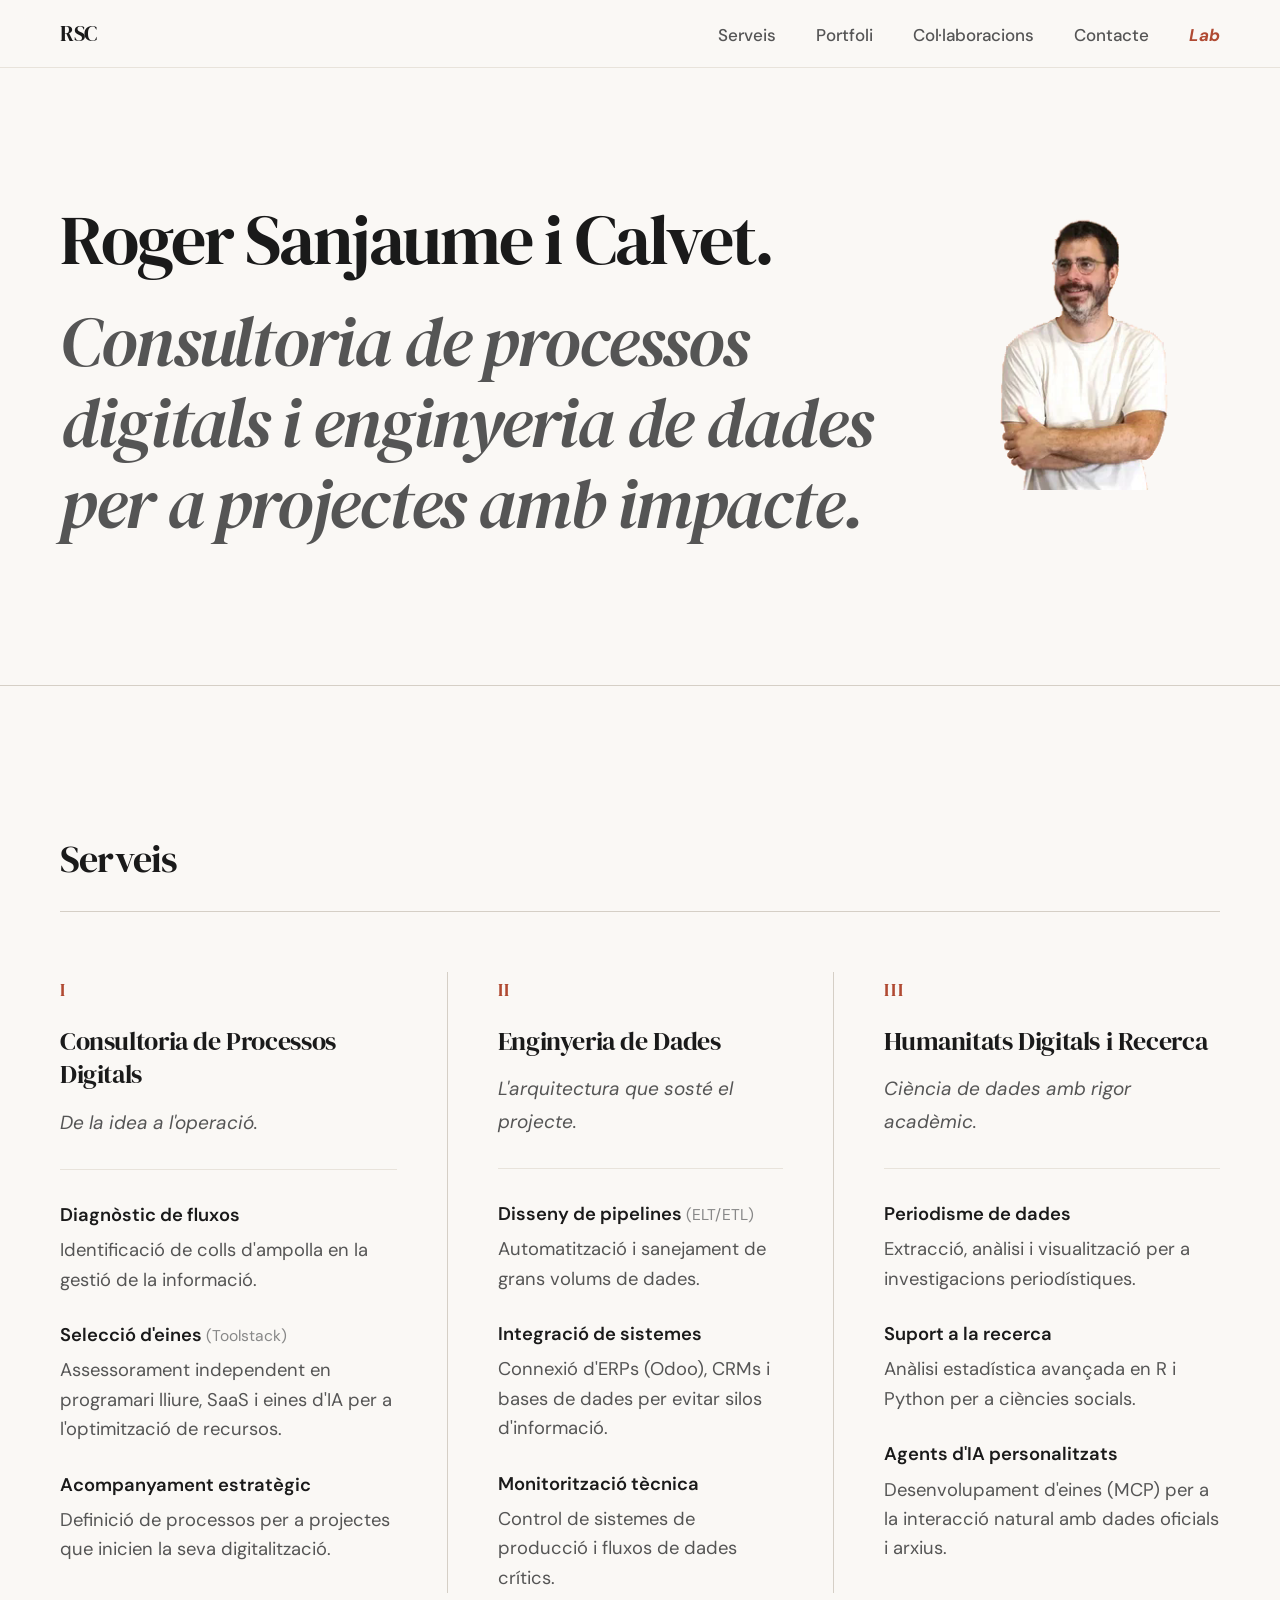
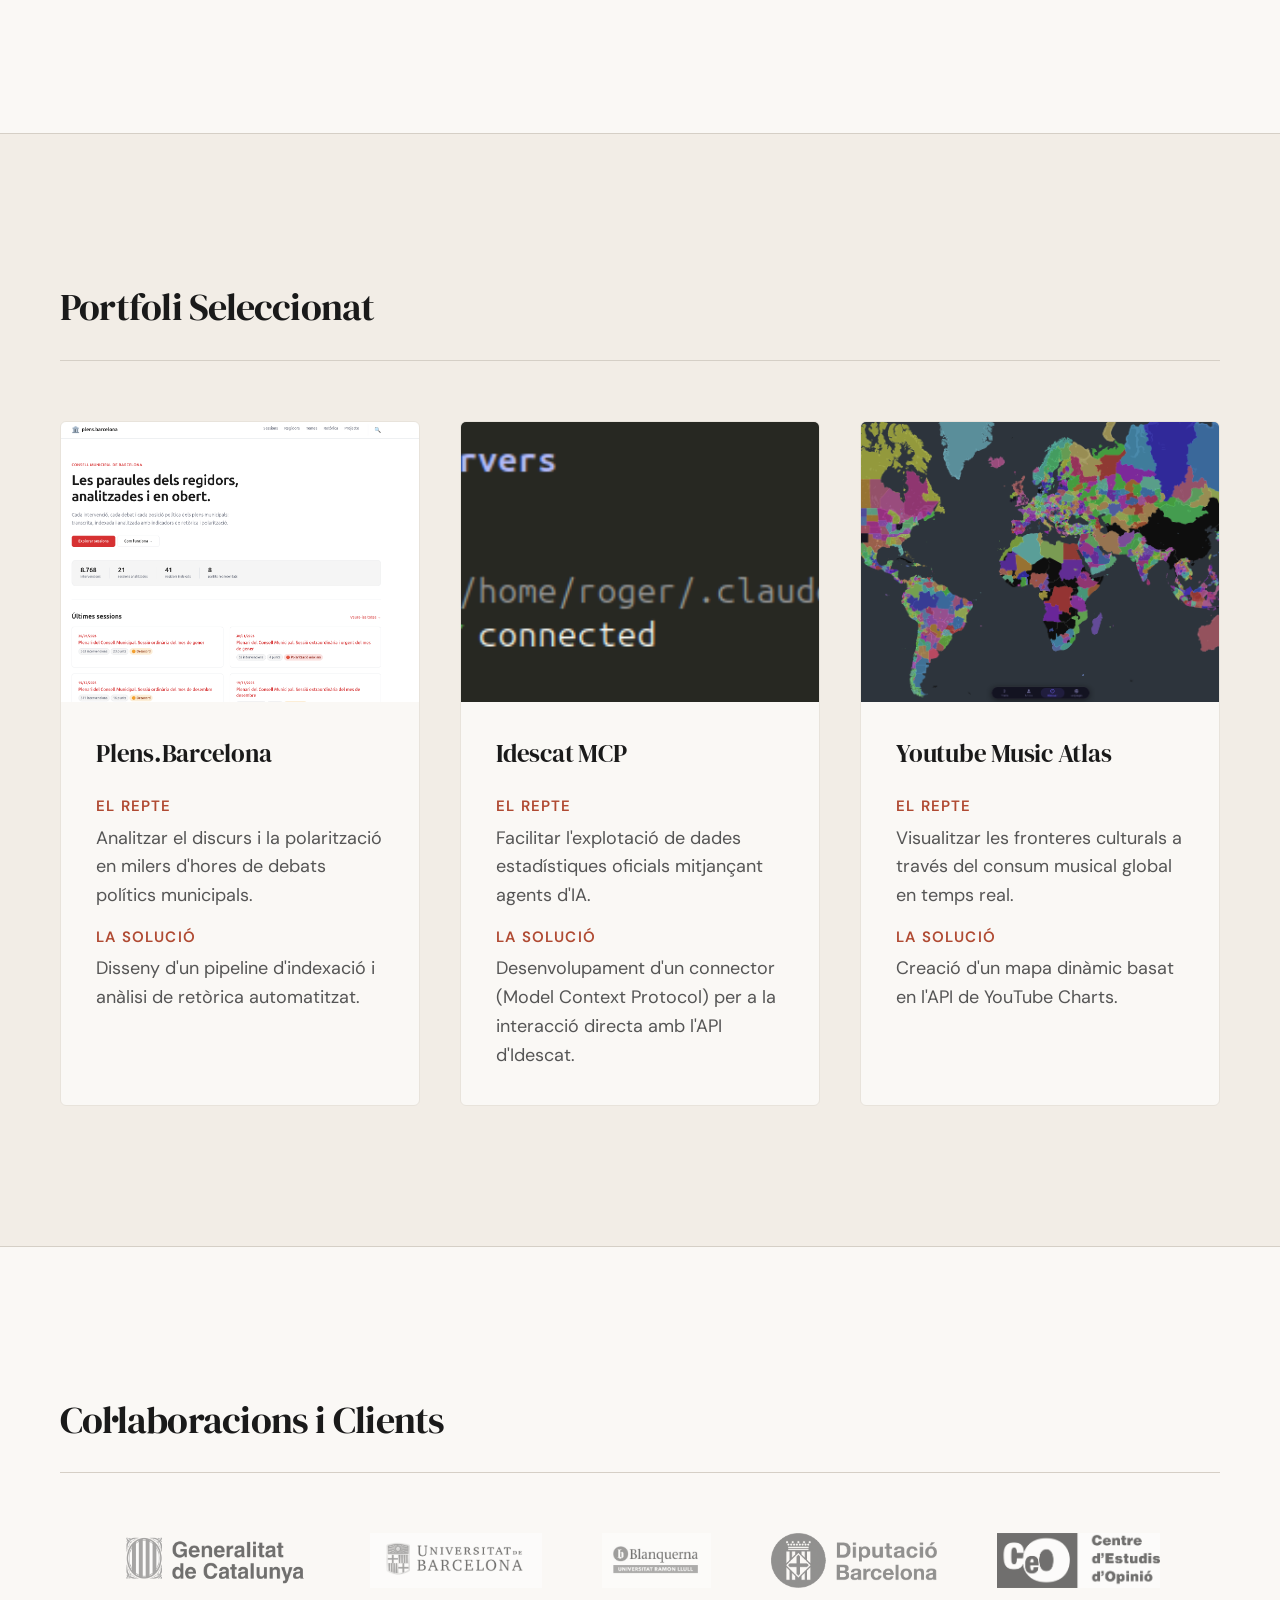
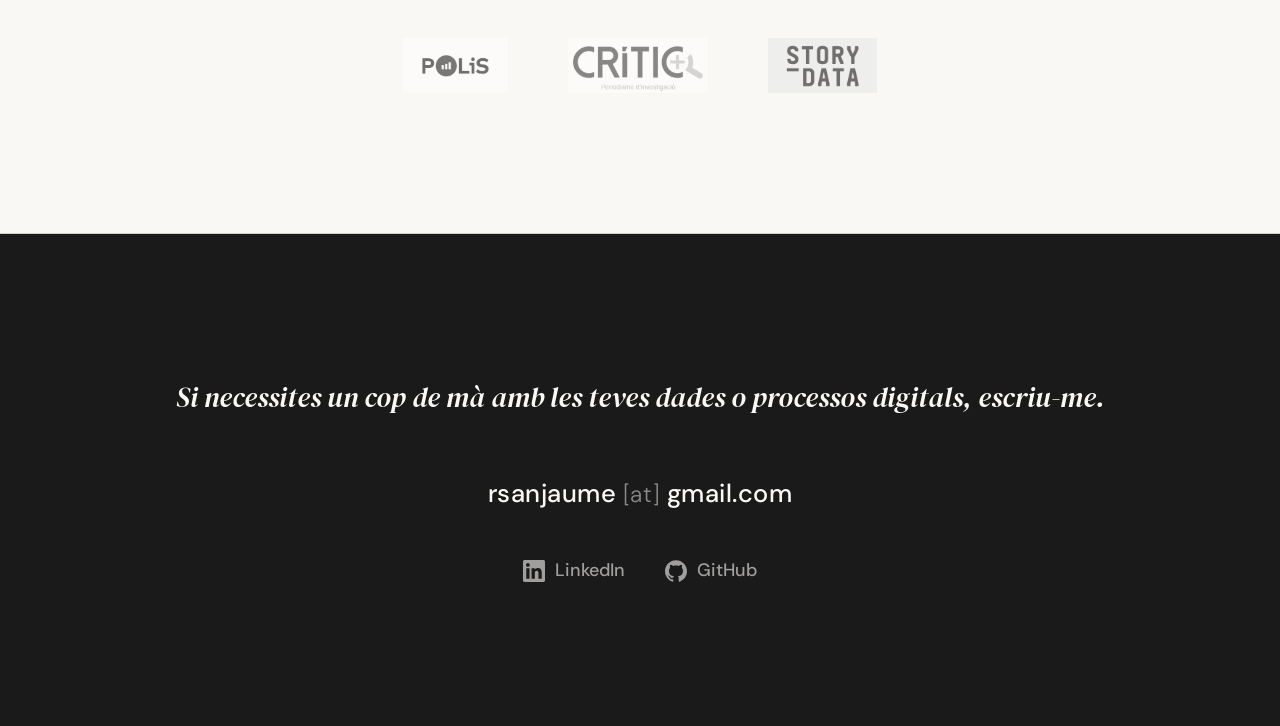
==== index.html @ bd3382f1 "add: primera versió" ====
<!DOCTYPE html>
<html lang="ca">

<head>
  <meta charset="UTF-8">
  <meta name="viewport" content="width=device-width, initial-scale=1.0">
  <title>Roger Sanjaume i Calvet · Consultoria de processos digitals i enginyeria de dades</title>
  <meta name="description"
    content="Consultoria de processos digitals i enginyeria de dades per a projectes amb impacte. Traductor tecnològic entre l'enginyeria de dades i les ciències socials.">
  <meta name="author" content="Roger Sanjaume i Calvet">
  <meta property="og:title" content="Roger Sanjaume i Calvet · Consultoria">
  <meta property="og:description"
    content="Consultoria de processos digitals i enginyeria de dades per a projectes amb impacte.">
  <meta property="og:type" content="website">
  <meta property="og:locale" content="ca_ES">
  <link rel="preconnect" href="https://fonts.googleapis.com">
  <link rel="preconnect" href="https://fonts.gstatic.com" crossorigin>
  <link
    href="https://fonts.googleapis.com/css2?family=DM+Serif+Display:ital@0;1&family=DM+Sans:ital,opsz,wght@0,9..40,300;0,9..40,400;0,9..40,500;0,9..40,600;1,9..40,400&display=swap"
    rel="stylesheet">
  <link rel="stylesheet" href="style.css">
</head>

<body>

  <!-- ═══════════════════════════════════════════════ -->
  <!-- NAV                                             -->
  <!-- ═══════════════════════════════════════════════ -->
  <nav id="navbar" class="navbar">
    <div class="navbar__container">
      <a href="#hero" class="navbar__logo">RSC</a>
      <ul class="navbar__links">
        <li><a href="#serveis">Serveis</a></li>
        <li><a href="#portfoli">Portfoli</a></li>
        <li><a href="#collaboracions">Col·laboracions</a></li>
        <li><a href="#contacte">Contacte</a></li>
        <li><a href="lab.html" style="color: var(--color-accent); font-style: italic; font-weight: bold;">Lab</a></li>
      </ul>
    </div>
  </nav>
  <!-- ═══════════════════════════════════════════════ -->
  <!-- 1. HERO SECTION                                 -->
  <!-- ═══════════════════════════════════════════════ -->
  <header id="hero" class="hero">
    <div class="hero__container">
      <div class="hero__top">
        <h1 class="hero__title" id="hero-title">
          Roger Sanjaume i Calvet.
          <span class="hero__title--light">Consultoria de processos digitals i enginyeria de dades per a projectes amb
            impacte.</span>
        </h1>
        <img src="imatges/roger.png" alt="Roger Sanjaume i Calvet" class="hero__photo">
      </div>
    </div>
  </header>

  <!-- ═══════════════════════════════════════════════ -->
  <!-- 3. SERVEIS                                      -->
  <!-- ═══════════════════════════════════════════════ -->
  <section id="serveis" class="serveis">
    <div class="serveis__container">
      <h2 class="section-heading">Serveis</h2>
      <div class="serveis__grid">

        <!-- Servei I -->
        <article class="servei" id="servei-processos">
          <span class="servei__number">I</span>
          <h2 class="servei__title">Consultoria de Processos Digitals</h2>
          <p class="servei__lede">De la idea a l'operació.</p>
          <dl class="servei__list">
            <dt>Diagnòstic de fluxos</dt>
            <dd>Identificació de colls d'ampolla en la gestió de la informació.</dd>
            <dt>Selecció d'eines <span class="servei__tag">(Toolstack)</span></dt>
            <dd>Assessorament independent en programari lliure, SaaS i eines d'IA per a l'optimització de recursos.</dd>
            <dt>Acompanyament estratègic</dt>
            <dd>Definició de processos per a projectes que inicien la seva digitalització.</dd>
          </dl>
        </article>

        <!-- Servei II -->
        <article class="servei" id="servei-enginyeria">
          <span class="servei__number">II</span>
          <h2 class="servei__title">Enginyeria de Dades</h2>
          <p class="servei__lede">L'arquitectura que sosté el projecte.</p>
          <dl class="servei__list">
            <dt>Disseny de pipelines <span class="servei__tag">(ELT/ETL)</span></dt>
            <dd>Automatització i sanejament de grans volums de dades.</dd>
            <dt>Integració de sistemes</dt>
            <dd>Connexió d'ERPs (Odoo), CRMs i bases de dades per evitar silos d'informació.</dd>
            <dt>Monitorització tècnica</dt>
            <dd>Control de sistemes de producció i fluxos de dades crítics.</dd>
          </dl>
        </article>

        <!-- Servei III -->
        <article class="servei" id="servei-humanitats">
          <span class="servei__number">III</span>
          <h2 class="servei__title">Humanitats Digitals i Recerca</h2>
          <p class="servei__lede">Ciència de dades amb rigor acadèmic.</p>
          <dl class="servei__list">
            <dt>Periodisme de dades</dt>
            <dd>Extracció, anàlisi i visualització per a investigacions periodístiques.</dd>
            <dt>Suport a la recerca</dt>
            <dd>Anàlisi estadística avançada en R i Python per a ciències socials.</dd>
            <dt>Agents d'IA personalitzats</dt>
            <dd>Desenvolupament d'eines (MCP) per a la interacció natural amb dades oficials i arxius.</dd>
          </dl>
        </article>

      </div>
    </div>
  </section>

  <!-- ═══════════════════════════════════════════════ -->
  <!-- 4. PORTFOLI                                     -->
  <!-- ═══════════════════════════════════════════════ -->
  <section id="portfoli" class="portfoli">
    <div class="portfoli__container">
      <h2 class="section-heading">Portfoli Seleccionat</h2>
      <div class="portfoli__grid">

        <!-- Cas 1 -->
        <article class="cas" id="cas-plens">
          <div class="cas__image-wrap">
            <img src="imatges/plens.barcelona.png" alt="Plens.Barcelona — Anàlisi de plens municipals"
              class="cas__image" loading="lazy">
          </div>
          <div class="cas__body">
            <h3 class="cas__title"><a href="http://plens.barcelona/" target="_blank"
                rel="noopener noreferrer">Plens.Barcelona</a></h3>
            <div class="cas__detail">
              <p class="cas__label">El Repte</p>
              <p>Analitzar el discurs i la polarització en milers d'hores de debats polítics municipals.</p>
            </div>
            <div class="cas__detail">
              <p class="cas__label">La Solució</p>
              <p>Disseny d'un pipeline d'indexació i anàlisi de retòrica automatitzat.</p>
            </div>
          </div>
        </article>

        <!-- Cas 2 -->
        <article class="cas" id="cas-idescat">
          <div class="cas__image-wrap">
            <img src="imatges/idescat-mcp.png" alt="Idescat MCP — Connector per a agents d'IA" class="cas__image"
              loading="lazy">
          </div>
          <div class="cas__body">
            <h3 class="cas__title"><a href="https://github.com/catbru/idescat-mcp" target="_blank"
                rel="noopener noreferrer">Idescat MCP</a></h3>
            <div class="cas__detail">
              <p class="cas__label">El Repte</p>
              <p>Facilitar l'explotació de dades estadístiques oficials mitjançant agents d'IA.</p>
            </div>
            <div class="cas__detail">
              <p class="cas__label">La Solució</p>
              <p>Desenvolupament d'un connector (Model Context Protocol) per a la interacció directa amb l'API
                d'Idescat.</p>
            </div>
          </div>
        </article>

        <!-- Cas 3 -->
        <article class="cas" id="cas-youtube">
          <div class="cas__image-wrap">
            <img src="imatges/cultural-borders.png" alt="Youtube Music Atlas — Mapa cultural musical" class="cas__image"
              loading="lazy">
          </div>
          <div class="cas__body">
            <h3 class="cas__title"><a href="https://catbru.github.io/cultural-borders-yt-charts-web/" target="_blank"
                rel="noopener noreferrer">Youtube Music Atlas</a></h3>
            <div class="cas__detail">
              <p class="cas__label">El Repte</p>
              <p>Visualitzar les fronteres culturals a través del consum musical global en temps real.</p>
            </div>
            <div class="cas__detail">
              <p class="cas__label">La Solució</p>
              <p>Creació d'un mapa dinàmic basat en l'API de YouTube Charts.</p>
            </div>
          </div>
        </article>

      </div>
    </div>
  </section>

  <!-- ═══════════════════════════════════════════════ -->
  <!-- 5. COL·LABORACIONS                              -->
  <!-- ═══════════════════════════════════════════════ -->
  <section id="collaboracions" class="collaboracions">
    <div class="collaboracions__container">
      <h2 class="section-heading">Col·laboracions i Clients</h2>
      <div class="collaboracions__logos">
        <img src="logos/1200px-Logotipo_de_la_Generalitat_de_Catalunya.svg.png" alt="Generalitat de Catalunya"
          loading="lazy">
        <img src="logos/Logo_UB.png" alt="Universitat de Barcelona" loading="lazy">
        <img src="logos/logo_blanquerna.png" alt="Universitat Blanquerna" loading="lazy">
        <img src="logos/Marca-DB-positiu-horitzontal.png" alt="Diputació de Barcelona" loading="lazy">
        <img src="logos/ceo_bn.jpg" alt="Centre d'Estudis d'Opinió" loading="lazy">
        <img src="logos/logo-1200x630.jpg" alt="Polis" loading="lazy">
        <img src="logos/elcritic.jpg" alt="El Crític" loading="lazy">
        <img src="logos/storydata.png" alt="Story Data" loading="lazy">
      </div>
    </div>
  </section>

  <!-- ═══════════════════════════════════════════════ -->
  <!-- 6. CONTACTE / CTA                               -->
  <!-- ═══════════════════════════════════════════════ -->
  <footer id="contacte" class="contacte">
    <div class="contacte__container">
      <p class="contacte__text">Si necessites un cop de mà amb les teves dades o processos digitals, escriu-me.</p>
      <p class="contacte__email" id="contact-email">rsanjaume <span class="contacte__at">[at]</span> gmail.com</p>
      <nav class="contacte__xarxes" aria-label="Xarxes socials">
        <a href="https://www.linkedin.com/in/roger-sanjaume-i-calvet-bb83ba100/" target="_blank"
          rel="noopener noreferrer" class="contacte__link" id="link-linkedin">
          <svg class="contacte__icon" viewBox="0 0 24 24" fill="currentColor" aria-hidden="true">
            <path
              d="M20.447 20.452h-3.554v-5.569c0-1.328-.027-3.037-1.852-3.037-1.853 0-2.136 1.445-2.136 2.939v5.667H9.351V9h3.414v1.561h.046c.477-.9 1.637-1.85 3.37-1.85 3.601 0 4.267 2.37 4.267 5.455v6.286zM5.337 7.433a2.062 2.062 0 01-2.063-2.065 2.064 2.064 0 112.063 2.065zm1.782 13.019H3.555V9h3.564v11.452zM22.225 0H1.771C.792 0 0 .774 0 1.729v20.542C0 23.227.792 24 1.771 24h20.451C23.2 24 24 23.227 24 22.271V1.729C24 .774 23.2 0 22.222 0h.003z" />
          </svg>
          LinkedIn
        </a>
        <a href="https://github.com/catbru/" target="_blank" rel="noopener noreferrer" class="contacte__link"
          id="link-github">
          <svg class="contacte__icon" viewBox="0 0 24 24" fill="currentColor" aria-hidden="true">
            <path
              d="M12 .297c-6.63 0-12 5.373-12 12 0 5.303 3.438 9.8 8.205 11.385.6.113.82-.258.82-.577 0-.285-.01-1.04-.015-2.04-3.338.724-4.042-1.61-4.042-1.61C4.422 18.07 3.633 17.7 3.633 17.7c-1.087-.744.084-.729.084-.729 1.205.084 1.838 1.236 1.838 1.236 1.07 1.835 2.809 1.305 3.495.998.108-.776.417-1.305.76-1.605-2.665-.3-5.466-1.332-5.466-5.93 0-1.31.465-2.38 1.235-3.22-.135-.303-.54-1.523.105-3.176 0 0 1.005-.322 3.3 1.23.96-.267 1.98-.399 3-.405 1.02.006 2.04.138 3 .405 2.28-1.552 3.285-1.23 3.285-1.23.645 1.653.24 2.873.12 3.176.765.84 1.23 1.91 1.23 3.22 0 4.61-2.805 5.625-5.475 5.92.42.36.81 1.096.81 2.22 0 1.606-.015 2.896-.015 3.286 0 .315.21.69.825.57C20.565 22.092 24 17.592 24 12.297c0-6.627-5.373-12-12-12" />
          </svg>
          GitHub
        </a>
      </nav>
    </div>
  </footer>

  <script src="main.js"></script>

  <!-- GoatCounter Analytics -->
  <script data-goatcounter="https://catbru.goatcounter.com/count" async src="//gc.zgo.at/count.js"></script>
</body>

</html>
---- style.css ----
/* ═══════════════════════════════════════════════════
   Roger Sanjaume i Calvet — Consultoria Web
   Estil editorial / tipografia de diari
   ═══════════════════════════════════════════════════ */

/* ── Tokens ──────────────────────────────────────── */
:root {
  /* Tipografia */
  --font-serif: 'DM Serif Display', Georgia, 'Times New Roman', serif;
  --font-sans: 'DM Sans', -apple-system, BlinkMacSystemFont, 'Segoe UI', Roboto, sans-serif;

  /* Paleta de colors — llum, paper de diari */
  --color-bg: #FAF8F5;
  --color-bg-alt: #F2EDE6;
  --color-text: #1A1A1A;
  --color-text-secondary: #555;
  --color-text-tertiary: #888;
  --color-accent: #B04A32;
  --color-accent-hover: #8C3926;
  --color-rule: #D5CFC6;
  --color-rule-light: #E8E3DB;

  /* Composició */
  --max-width: 1600px;
  --max-width-narrow: 1000px;
  --gutter: 3rem;
  --section-padding: 7rem;

  /* Animació */
  --ease-out: cubic-bezier(0.25, 0.46, 0.45, 0.94);
  --transition-base: 0.35s var(--ease-out);
}

/* ── Reset ───────────────────────────────────────── */
*,
*::before,
*::after {
  margin: 0;
  padding: 0;
  box-sizing: border-box;
}

html {
  font-size: 125%; /* Scales up all relative typography (rem) mimicking zoom in */
  scroll-behavior: smooth;
  -webkit-font-smoothing: antialiased;
  -moz-osx-font-smoothing: grayscale;
}

body {
  font-family: var(--font-sans);
  font-weight: 400;
  line-height: 1.7;
  color: var(--color-text);
  background-color: var(--color-bg);
}

img {
  display: block;
  max-width: 100%;
  height: auto;
}

a {
  color: var(--color-accent);
  text-decoration: none;
  transition: color var(--transition-base);
}

a:hover {
  color: var(--color-accent-hover);
}

ul {
  list-style: none;
}

/* ── Utilitats ────────────────────────────────────── */
.section-heading {
  font-family: var(--font-serif);
  font-size: clamp(1.5rem, 3vw, 2rem);
  font-weight: 400;
  letter-spacing: -0.02em;
  margin-bottom: 3rem;
  padding-bottom: 1rem;
  border-bottom: 1px solid var(--color-rule);
}

/* ── Animació d'entrada ──────────────────────────── */
.reveal {
  opacity: 0;
  transform: translateY(30px);
  transition: opacity 0.8s var(--ease-out), transform 0.8s var(--ease-out);
}

.reveal.visible {
  opacity: 1;
  transform: translateY(0);
}



/* ═══════════════════════════════════════════════════
   NAV
   ═══════════════════════════════════════════════════ */
.navbar {
  position: fixed;
  top: 0;
  left: 0;
  right: 0;
  z-index: 100;
  background: rgba(250, 248, 245, 0.9);
  backdrop-filter: blur(12px);
  -webkit-backdrop-filter: blur(12px);
  border-bottom: 1px solid var(--color-rule-light);
  transition: box-shadow var(--transition-base);
}

.navbar.scrolled {
  box-shadow: 0 2px 20px rgba(0, 0, 0, 0.06);
}

.navbar__container {
  max-width: var(--max-width);
  margin: 0 auto;
  padding: 0.75rem var(--gutter);
  display: flex;
  align-items: center;
  justify-content: space-between;
}

.navbar__logo {
  font-family: var(--font-serif);
  font-size: 1.1rem;
  font-weight: 400;
  color: var(--color-text);
  text-decoration: none;
  letter-spacing: -0.02em;
}

.navbar__links {
  display: flex;
  gap: 2rem;
  list-style: none;
}

.navbar__links a {
  font-size: 0.85rem;
  font-weight: 500;
  color: var(--color-text-secondary);
  text-decoration: none;
  transition: color var(--transition-base);
}

.navbar__links a:hover {
  color: var(--color-text);
}


/* ═══════════════════════════════════════════════════
   1. HERO
   ═══════════════════════════════════════════════════ */
.hero {
  padding: 10rem var(--gutter) var(--section-padding);
  border-bottom: 1px solid var(--color-rule);
}

.hero__container {
  max-width: var(--max-width);
  margin: 0 auto;
}

.hero__title {
  font-family: var(--font-serif);
  font-size: clamp(2.2rem, 5.5vw, 3.8rem);
  font-weight: 400;
  line-height: 1.15;
  letter-spacing: -0.03em;
  max-width: 900px;
  color: var(--color-text);
}

.hero__title--light {
  display: block;
  font-weight: 400;
  font-style: italic;
  color: var(--color-text-secondary);
  margin-top: 0.3em;
}


.hero__top {
  display: flex;
  align-items: flex-start;
  gap: 3rem;
}

.hero__top .hero__title {
  flex: 1;
}

.hero__photo {
  width: 280px;
  height: auto;
  border-radius: 4px;
  flex-shrink: 0;
  margin-top: 0.5rem;
  transition: transform 0.5s var(--ease-out);
  cursor: default;
}

.hero__photo.flipped {
  transform: scaleX(-1);
}


/* ═══════════════════════════════════════════════════
   2. FILOSOFIA
   ═══════════════════════════════════════════════════ */
.filosofia {
  padding: var(--section-padding) var(--gutter);
  border-bottom: 1px solid var(--color-rule);
}

.filosofia__container {
  max-width: var(--max-width-narrow);
  margin: 0 auto;
}

.filosofia__text {
  border: none;
  padding: 0;
}

.filosofia__text p {
  font-family: var(--font-serif);
  font-size: clamp(1.1rem, 2vw, 1.35rem);
  font-weight: 400;
  line-height: 1.9;
  color: var(--color-text);
  margin-bottom: 1.5rem;
}

.filosofia__text p:last-child {
  margin-bottom: 0;
}

.filosofia__text strong {
  font-weight: 700;
  color: var(--color-text);
}


/* ═══════════════════════════════════════════════════
   3. SERVEIS
   ═══════════════════════════════════════════════════ */
.serveis {
  padding: var(--section-padding) var(--gutter);
  border-bottom: 1px solid var(--color-rule);
}

.serveis__container {
  max-width: var(--max-width);
  margin: 0 auto;
}

.serveis__grid {
  display: grid;
  grid-template-columns: repeat(3, 1fr);
  gap: 0;
}

.servei {
  padding: 0 2.5rem;
  border-left: 1px solid var(--color-rule);
}

.servei:first-child {
  padding-left: 0;
  border-left: none;
}

.servei:last-child {
  padding-right: 0;
}

.servei__number {
  display: inline-block;
  font-family: var(--font-serif);
  font-size: 0.85rem;
  font-weight: 400;
  letter-spacing: 0.1em;
  color: var(--color-accent);
  margin-bottom: 1rem;
}

.servei__title {
  font-family: var(--font-serif);
  font-size: clamp(1.15rem, 2vw, 1.4rem);
  font-weight: 400;
  line-height: 1.3;
  letter-spacing: -0.015em;
  margin-bottom: 0.75rem;
  color: var(--color-text);
}

.servei__lede {
  font-style: italic;
  font-size: 0.95rem;
  color: var(--color-text-secondary);
  margin-bottom: 1.5rem;
  padding-bottom: 1.5rem;
  border-bottom: 1px solid var(--color-rule-light);
}

.servei__list {
  font-size: 0.92rem;
}

.servei__list dt {
  font-weight: 600;
  color: var(--color-text);
  margin-bottom: 0.25rem;
  margin-top: 1.25rem;
}

.servei__list dt:first-child {
  margin-top: 0;
}

.servei__list dd {
  color: var(--color-text-secondary);
  line-height: 1.6;
}

.servei__tag {
  font-weight: 400;
  color: var(--color-text-tertiary);
  font-size: 0.85em;
}


/* ═══════════════════════════════════════════════════
   4. PORTFOLI
   ═══════════════════════════════════════════════════ */
.portfoli {
  padding: var(--section-padding) var(--gutter);
  background-color: var(--color-bg-alt);
  border-bottom: 1px solid var(--color-rule);
}

.portfoli__container {
  max-width: var(--max-width);
  margin: 0 auto;
}

.portfoli__grid {
  display: grid;
  grid-template-columns: repeat(3, 1fr);
  gap: 2rem;
}

.cas {
  position: relative;
  background: var(--color-bg);
  border-radius: 6px;
  overflow: hidden;
  border: 1px solid var(--color-rule-light);
  transition: transform var(--transition-base), box-shadow var(--transition-base);
}

.cas:hover {
  transform: translateY(-4px);
  box-shadow: 0 12px 40px rgba(0, 0, 0, 0.08);
}

.cas__image-wrap {
  height: 280px;
  overflow: hidden;
  background: #E8E3DB;
}

.cas__image {
  width: 100%;
  height: 100%;
  object-fit: cover;
  object-position: top center;
  transition: transform 0.5s var(--ease-out);
}

.cas:hover .cas__image {
  transform: scale(1.04);
}

.cas__body {
  padding: 1.5rem 1.75rem 1.75rem;
}

.cas__title {
  font-family: var(--font-serif);
  font-size: 1.25rem;
  font-weight: 400;
  margin-bottom: 1rem;
  letter-spacing: -0.01em;
}

.cas__title a {
  color: inherit;
  text-decoration: none;
  transition: color var(--transition-base);
}

.cas__title a::after {
  content: "";
  position: absolute;
  top: 0;
  right: 0;
  bottom: 0;
  left: 0;
  z-index: 10;
}

.cas__title a:hover {
  color: var(--color-accent);
}

.cas__detail {
  margin-bottom: 0.75rem;
}

.cas__detail:last-child {
  margin-bottom: 0;
}

.cas__label {
  font-size: 0.75rem;
  font-weight: 600;
  text-transform: uppercase;
  letter-spacing: 0.08em;
  color: var(--color-accent);
  margin-bottom: 0.2rem;
}

.cas__detail p:not(.cas__label) {
  font-size: 0.9rem;
  color: var(--color-text-secondary);
  line-height: 1.6;
}


/* ═══════════════════════════════════════════════════
   5. COL·LABORACIONS
   ═══════════════════════════════════════════════════ */
.collaboracions {
  padding: var(--section-padding) var(--gutter);
  border-bottom: 1px solid var(--color-rule);
}

.collaboracions__container {
  max-width: var(--max-width);
  margin: 0 auto;
}

.collaboracions__logos {
  display: flex;
  flex-wrap: wrap;
  align-items: center;
  justify-content: center;
  gap: 2.5rem 3rem;
}

.collaboracions__logos img {
  height: 55px;
  width: auto;
  object-fit: contain;
  filter: grayscale(100%);
  opacity: 0.55;
  transition: opacity var(--transition-base), filter var(--transition-base);
}

.collaboracions__logos img:hover {
  opacity: 0.9;
  filter: grayscale(0%);
}


/* ═══════════════════════════════════════════════════
   6. CONTACTE / CTA
   ═══════════════════════════════════════════════════ */
.contacte {
  padding: var(--section-padding) var(--gutter);
  background-color: var(--color-text);
  color: var(--color-bg);
}

.contacte__container {
  max-width: var(--max-width-narrow);
  margin: 0 auto;
  text-align: center;
}

.contacte__text {
  font-family: var(--font-serif);
  font-size: clamp(1.15rem, 2.2vw, 1.5rem);
  font-weight: 400;
  line-height: 1.7;
  margin-bottom: 2.5rem;
  font-style: italic;
}

.contacte__email {
  font-family: var(--font-sans);
  font-size: clamp(1.1rem, 2vw, 1.3rem);
  font-weight: 500;
  letter-spacing: 0.02em;
  margin-bottom: 2rem;
  color: #FAF8F5;
}

.contacte__at {
  font-weight: 300;
  opacity: 0.5;
  font-size: 0.9em;
}

.contacte__xarxes {
  display: flex;
  justify-content: center;
  gap: 2rem;
  margin-top: 1rem;
}

.contacte__link {
  display: inline-flex;
  align-items: center;
  gap: 0.5rem;
  color: rgba(250, 248, 245, 0.6);
  font-size: 0.9rem;
  font-weight: 500;
  transition: color var(--transition-base);
  text-decoration: none;
}

.contacte__link:hover {
  color: #FAF8F5;
}

.contacte__icon {
  width: 1.1rem;
  height: 1.1rem;
}


/* ═══════════════════════════════════════════════════
   RESPONSIVE
   ═══════════════════════════════════════════════════ */
@media (max-width: 960px) {
  .serveis__grid {
    grid-template-columns: 1fr;
    gap: 3rem;
  }

  .servei {
    padding: 0;
    border-left: none;
    padding-bottom: 3rem;
    border-bottom: 1px solid var(--color-rule-light);
  }

  .servei:last-child {
    padding-bottom: 0;
    border-bottom: none;
  }

  .portfoli__grid {
    grid-template-columns: 1fr 1fr;
  }


}

@media (max-width: 680px) {
  :root {
    --section-padding: 4rem;
    --gutter: 1.25rem;
  }

  .hero {
    padding-top: 5rem;
  }

  .hero__photo {
    display: none;
  }

  .portfoli__grid {
    grid-template-columns: 1fr;
  }



  .contacte__xarxes {
    flex-direction: column;
    gap: 1rem;
  }
}
/* ═══════════════════════════════════════════════════
   7. CV EXCLUSIU (cv.html)
   ═══════════════════════════════════════════════════ */
.cv {
  padding: 8rem var(--gutter) var(--section-padding);
}

.cv__container {
  max-width: var(--max-width-narrow);
  margin: 0 auto;
}

.cv__header {
  margin-bottom: 4rem;
  border-bottom: 2px solid var(--color-rule);
  padding-bottom: 2rem;
}

.cv__title {
  font-family: var(--font-serif);
  font-size: clamp(2.5rem, 5vw, 3.5rem);
  font-weight: 400;
  letter-spacing: -0.02em;
  margin-bottom: 0.5rem;
  color: var(--color-text);
}

.cv__subtitle {
  font-size: 1.1rem;
  font-style: italic;
  color: var(--color-text-secondary);
}

.cv__section {
  margin-bottom: 3.5rem;
}

.cv__section-title {
  font-family: var(--font-serif);
  font-size: 1.6rem;
  font-weight: 400;
  margin-bottom: 2rem;
  color: var(--color-accent);
}

.cv__item {
  margin-bottom: 2rem;
}

.cv__item-header {
  display: flex;
  justify-content: space-between;
  align-items: baseline;
  margin-bottom: 0.5rem;
  flex-wrap: wrap;
  gap: 1rem;
}

.cv__role {
  font-weight: 600;
  font-size: 1.1rem;
  color: var(--color-text);
}

.cv__company {
  font-weight: 400;
  font-style: italic;
  color: var(--color-text-secondary);
}

.cv__company a {
  text-decoration: underline;
  text-decoration-color: var(--color-rule-light);
  text-underline-offset: 3px;
}

.cv__time {
  font-size: 0.9rem;
  color: var(--color-text-tertiary);
  font-family: monospace;
}

.cv__list {
  padding-left: 1.25rem;
  list-style-type: disc;
  color: var(--color-text-secondary);
}

.cv__list li {
  margin-bottom: 0.4rem;
  line-height: 1.6;
}

.cv__list li::marker {
  color: var(--color-accent);
}

.cv__download {
  margin-top: 5rem;
  text-align: center;
}

.cv__btn {
  display: inline-block;
  font-family: var(--font-serif);
  font-style: italic;
  padding: 0.75rem 1.5rem;
  border: 1px solid var(--color-text);
  color: var(--color-text);
  text-decoration: none;
  transition: all var(--transition-base);
}

.cv__btn:hover {
  background: var(--color-text);
  color: var(--color-bg);
}

@media print {
  .cv {
    padding: 0;
  }
  .navbar, .cv__download {
    display: none;
  }
}
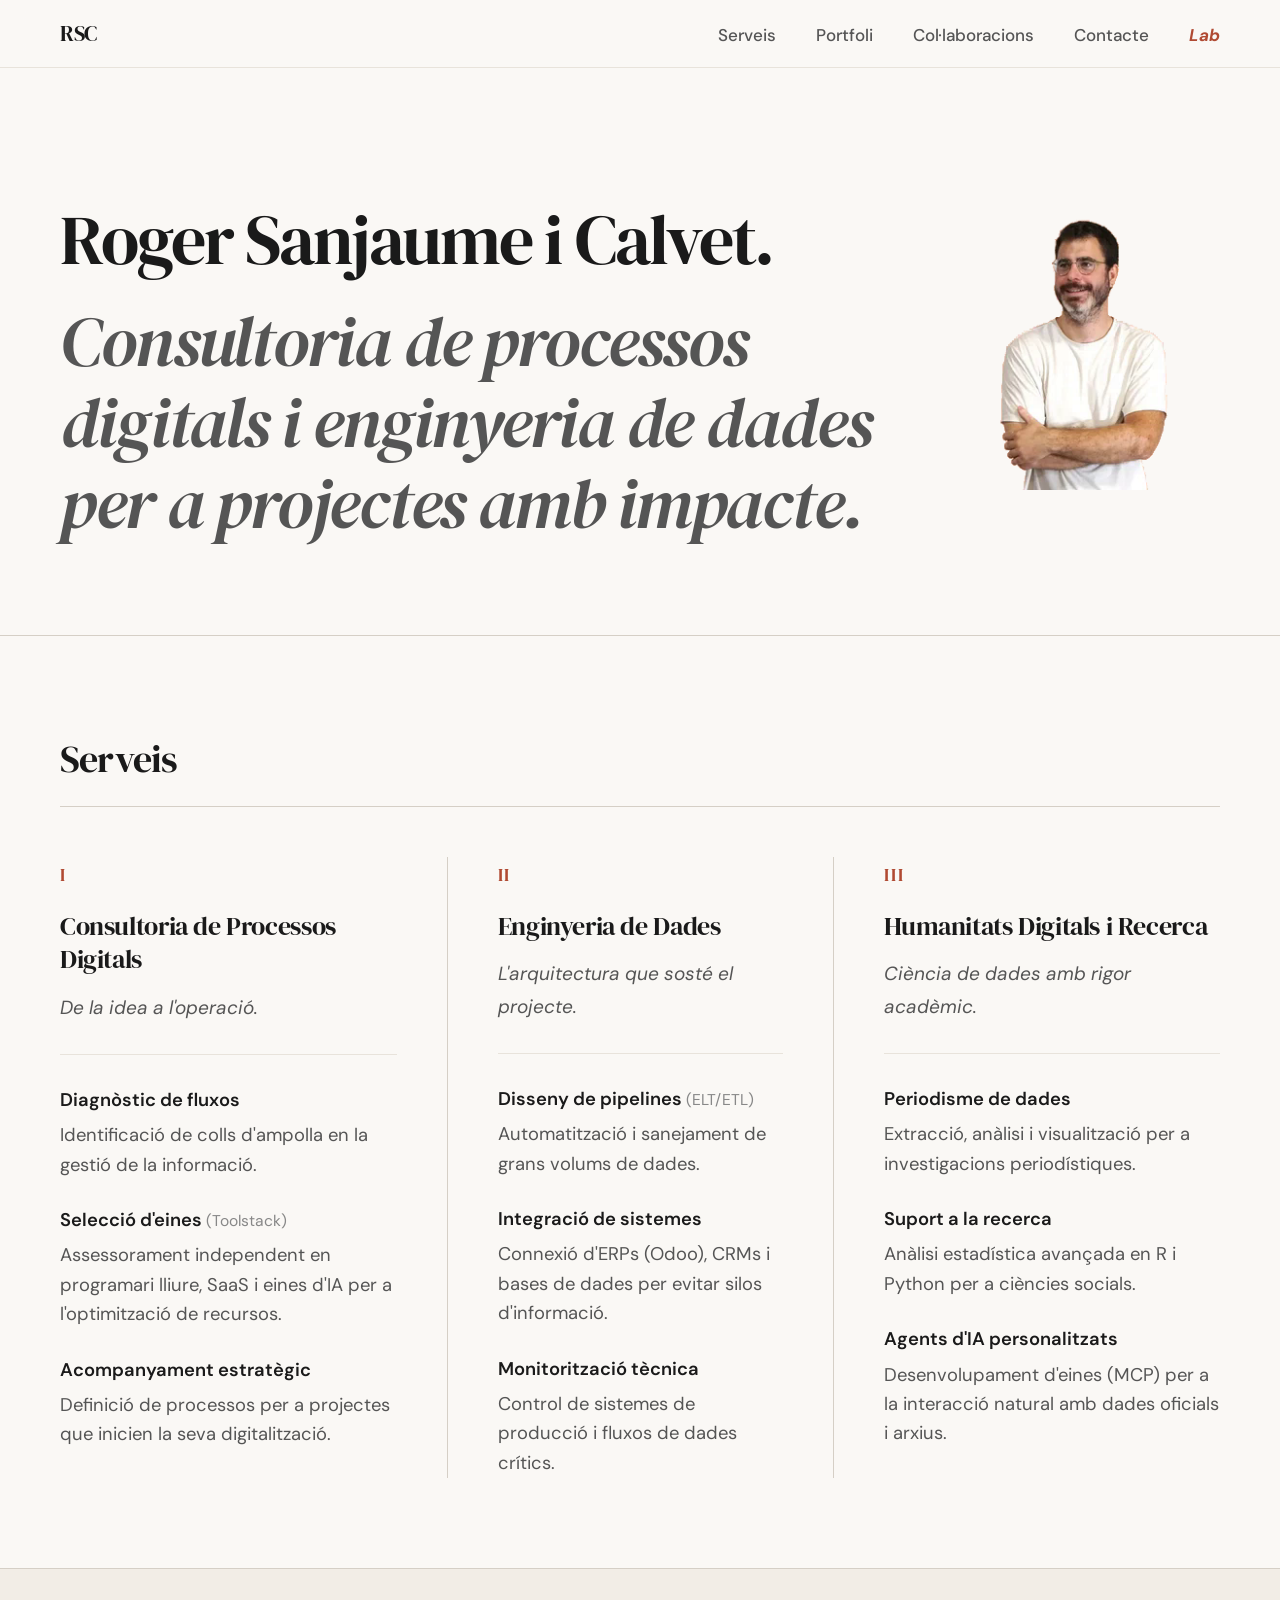
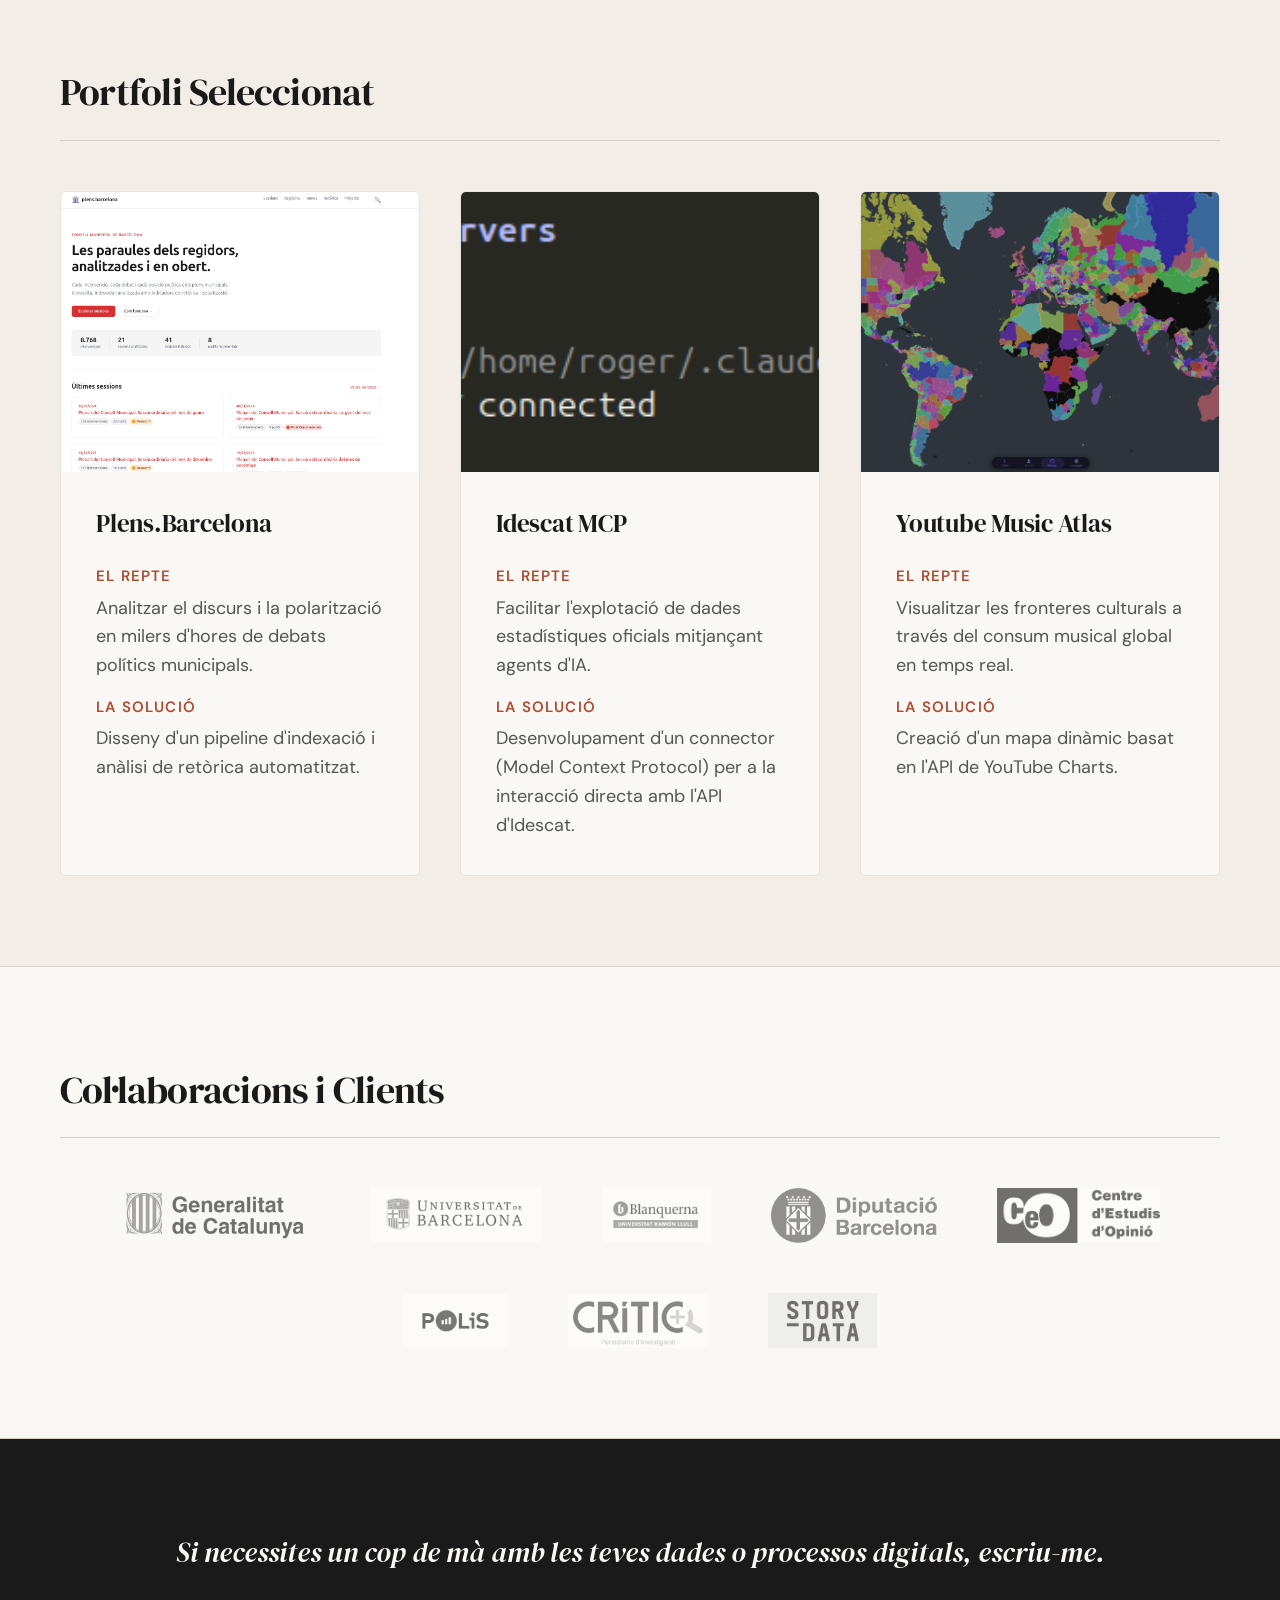
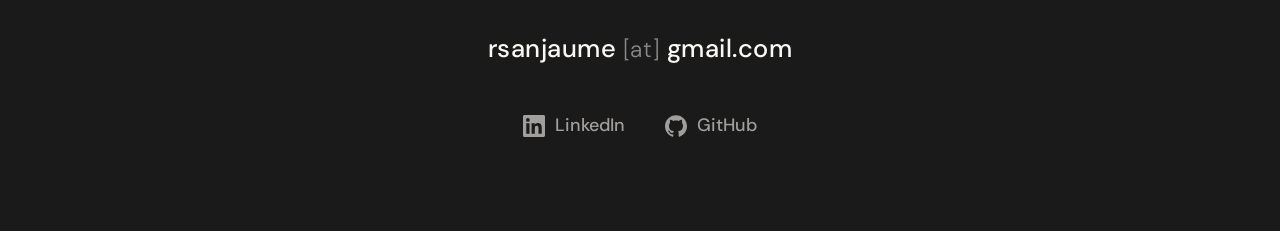
==== commit c86b0a4f: "Fix. Responisve" ====
--- a/index.html
+++ b/index.html
@@ -29,7 +29,12 @@
   <nav id="navbar" class="navbar">
     <div class="navbar__container">
       <a href="#hero" class="navbar__logo">RSC</a>
-      <ul class="navbar__links">
+      <button class="navbar__toggle" id="navbar-toggle" aria-label="Obrir el menú">
+        <span></span>
+        <span></span>
+        <span></span>
+      </button>
+      <ul class="navbar__links" id="navbar-links">
         <li><a href="#serveis">Serveis</a></li>
         <li><a href="#portfoli">Portfoli</a></li>
         <li><a href="#collaboracions">Col·laboracions</a></li>
@@ -64,47 +69,68 @@
 
         <!-- Servei I -->
         <article class="servei" id="servei-processos">
-          <span class="servei__number">I</span>
-          <h2 class="servei__title">Consultoria de Processos Digitals</h2>
-          <p class="servei__lede">De la idea a l'operació.</p>
-          <dl class="servei__list">
-            <dt>Diagnòstic de fluxos</dt>
-            <dd>Identificació de colls d'ampolla en la gestió de la informació.</dd>
-            <dt>Selecció d'eines <span class="servei__tag">(Toolstack)</span></dt>
-            <dd>Assessorament independent en programari lliure, SaaS i eines d'IA per a l'optimització de recursos.</dd>
-            <dt>Acompanyament estratègic</dt>
-            <dd>Definició de processos per a projectes que inicien la seva digitalització.</dd>
-          </dl>
+          <div class="servei__header">
+            <span class="servei__number">I</span>
+            <div class="servei__title-wrap">
+              <h2 class="servei__title">Consultoria de Processos Digitals</h2>
+              <svg class="servei__icon" viewBox="0 0 24 24" stroke="currentColor" stroke-width="2" fill="none" stroke-linecap="round" stroke-linejoin="round"><polyline points="6 9 12 15 18 9"></polyline></svg>
+            </div>
+          </div>
+          <div class="servei__content">
+            <p class="servei__lede">De la idea a l'operació.</p>
+            <dl class="servei__list">
+              <dt>Diagnòstic de fluxos</dt>
+              <dd>Identificació de colls d'ampolla en la gestió de la informació.</dd>
+              <dt>Selecció d'eines <span class="servei__tag">(Toolstack)</span></dt>
+              <dd>Assessorament independent en programari lliure, SaaS i eines d'IA per a l'optimització de recursos.</dd>
+              <dt>Acompanyament estratègic</dt>
+              <dd>Definició de processos per a projectes que inicien la seva digitalització.</dd>
+            </dl>
+          </div>
         </article>
 
         <!-- Servei II -->
         <article class="servei" id="servei-enginyeria">
-          <span class="servei__number">II</span>
-          <h2 class="servei__title">Enginyeria de Dades</h2>
-          <p class="servei__lede">L'arquitectura que sosté el projecte.</p>
-          <dl class="servei__list">
-            <dt>Disseny de pipelines <span class="servei__tag">(ELT/ETL)</span></dt>
-            <dd>Automatització i sanejament de grans volums de dades.</dd>
-            <dt>Integració de sistemes</dt>
-            <dd>Connexió d'ERPs (Odoo), CRMs i bases de dades per evitar silos d'informació.</dd>
-            <dt>Monitorització tècnica</dt>
-            <dd>Control de sistemes de producció i fluxos de dades crítics.</dd>
-          </dl>
+          <div class="servei__header">
+            <span class="servei__number">II</span>
+            <div class="servei__title-wrap">
+              <h2 class="servei__title">Enginyeria de Dades</h2>
+              <svg class="servei__icon" viewBox="0 0 24 24" stroke="currentColor" stroke-width="2" fill="none" stroke-linecap="round" stroke-linejoin="round"><polyline points="6 9 12 15 18 9"></polyline></svg>
+            </div>
+          </div>
+          <div class="servei__content">
+            <p class="servei__lede">L'arquitectura que sosté el projecte.</p>
+            <dl class="servei__list">
+              <dt>Disseny de pipelines <span class="servei__tag">(ELT/ETL)</span></dt>
+              <dd>Automatització i sanejament de grans volums de dades.</dd>
+              <dt>Integració de sistemes</dt>
+              <dd>Connexió d'ERPs (Odoo), CRMs i bases de dades per evitar silos d'informació.</dd>
+              <dt>Monitorització tècnica</dt>
+              <dd>Control de sistemes de producció i fluxos de dades crítics.</dd>
+            </dl>
+          </div>
         </article>
 
         <!-- Servei III -->
         <article class="servei" id="servei-humanitats">
-          <span class="servei__number">III</span>
-          <h2 class="servei__title">Humanitats Digitals i Recerca</h2>
-          <p class="servei__lede">Ciència de dades amb rigor acadèmic.</p>
-          <dl class="servei__list">
-            <dt>Periodisme de dades</dt>
-            <dd>Extracció, anàlisi i visualització per a investigacions periodístiques.</dd>
-            <dt>Suport a la recerca</dt>
-            <dd>Anàlisi estadística avançada en R i Python per a ciències socials.</dd>
-            <dt>Agents d'IA personalitzats</dt>
-            <dd>Desenvolupament d'eines (MCP) per a la interacció natural amb dades oficials i arxius.</dd>
-          </dl>
+          <div class="servei__header">
+            <span class="servei__number">III</span>
+            <div class="servei__title-wrap">
+              <h2 class="servei__title">Humanitats Digitals i Recerca</h2>
+              <svg class="servei__icon" viewBox="0 0 24 24" stroke="currentColor" stroke-width="2" fill="none" stroke-linecap="round" stroke-linejoin="round"><polyline points="6 9 12 15 18 9"></polyline></svg>
+            </div>
+          </div>
+          <div class="servei__content">
+            <p class="servei__lede">Ciència de dades amb rigor acadèmic.</p>
+            <dl class="servei__list">
+              <dt>Periodisme de dades</dt>
+              <dd>Extracció, anàlisi i visualització per a investigacions periodístiques.</dd>
+              <dt>Suport a la recerca</dt>
+              <dd>Anàlisi estadística avançada en R i Python per a ciències socials.</dd>
+              <dt>Agents d'IA personalitzats</dt>
+              <dd>Desenvolupament d'eines (MCP) per a la interacció natural amb dades oficials i arxius.</dd>
+            </dl>
+          </div>
         </article>
 
       </div>
--- a/style.css
+++ b/style.css
@@ -24,7 +24,7 @@
   --max-width: 1600px;
   --max-width-narrow: 1000px;
   --gutter: 3rem;
-  --section-padding: 7rem;
+  --section-padding: 4.5rem;
 
   /* Animació */
   --ease-out: cubic-bezier(0.25, 0.46, 0.45, 0.94);
@@ -81,8 +81,8 @@
   font-size: clamp(1.5rem, 3vw, 2rem);
   font-weight: 400;
   letter-spacing: -0.02em;
-  margin-bottom: 3rem;
-  padding-bottom: 1rem;
+  margin-bottom: 2.5rem;
+  padding-bottom: 0.75rem;
   border-bottom: 1px solid var(--color-rule);
 }
 
@@ -156,6 +156,43 @@
   color: var(--color-text);
 }
 
+/* ── Hamburger toggle ────────────────────────────── */
+.navbar__toggle {
+  display: none;
+  flex-direction: column;
+  justify-content: space-between;
+  width: 24px;
+  height: 18px;
+  background: transparent;
+  border: none;
+  cursor: pointer;
+  padding: 0;
+  z-index: 101;
+}
+
+.navbar__toggle span {
+  display: block;
+  width: 100%;
+  height: 2px;
+  background-color: var(--color-text);
+  border-radius: 2px;
+  transition: transform 0.3s ease, opacity 0.3s ease, width 0.3s ease;
+  transform-origin: left center;
+}
+
+.navbar__toggle.open span:nth-child(1) {
+  transform: rotate(45deg);
+}
+
+.navbar__toggle.open span:nth-child(2) {
+  width: 0;
+  opacity: 0;
+}
+
+.navbar__toggle.open span:nth-child(3) {
+  transform: rotate(-45deg);
+}
+
 
 /* ═══════════════════════════════════════════════════
    1. HERO
@@ -294,6 +331,13 @@
   margin-bottom: 1rem;
 }
 
+.servei__title-wrap {
+  display: flex;
+  align-items: flex-start;
+  justify-content: space-between;
+  gap: 1rem;
+}
+
 .servei__title {
   font-family: var(--font-serif);
   font-size: clamp(1.15rem, 2vw, 1.4rem);
@@ -302,6 +346,15 @@
   letter-spacing: -0.015em;
   margin-bottom: 0.75rem;
   color: var(--color-text);
+}
+
+.servei__icon {
+  display: none;
+  flex-shrink: 0;
+  width: 22px;
+  height: 22px;
+  color: var(--color-accent);
+  transition: transform 0.3s ease;
 }
 
 .servei__lede {
@@ -581,27 +634,142 @@
 
 @media (max-width: 680px) {
   :root {
-    --section-padding: 4rem;
+    --section-padding: 2.5rem;
     --gutter: 1.25rem;
   }
 
+  .section-heading {
+    margin-bottom: 1.5rem;
+  }
+
   .hero {
-    padding-top: 5rem;
+    padding-top: 5.5rem;
+  }
+
+  .hero__top {
+    flex-direction: column;
+    gap: 2.5rem;
+  }
+
+  .hero__title {
+    font-size: clamp(2rem, 8vw, 2.5rem);
   }
 
   .hero__photo {
-    display: none;
+    display: block;
+    width: 200px;
+    height: auto;
+    margin-top: 0;
   }
 
   .portfoli__grid {
     grid-template-columns: 1fr;
   }
 
-
+  .serveis__grid {
+    gap: 1.5rem; /* Adjusted gap for folded items */
+  }
+
+  .servei {
+    padding-bottom: 1.5rem; 
+  }
+
+  .servei__header {
+    cursor: pointer;
+    -webkit-tap-highlight-color: transparent;
+  }
+
+  .servei__number {
+    margin-bottom: 0.25rem;
+  }
+
+  .servei__title {
+    margin-bottom: 0;
+  }
+
+  .servei__icon {
+    display: block;
+  }
+
+  .servei__content {
+    display: none;
+    margin-top: 1.5rem;
+  }
+
+  .servei.open .servei__content {
+    display: block;
+    animation: fadeIn 0.4s ease;
+  }
+
+  .servei.open .servei__icon {
+    transform: rotate(180deg);
+  }
+
+  @keyframes fadeIn {
+    from { opacity: 0; transform: translateY(-10px); }
+    to { opacity: 1; transform: translateY(0); }
+  }
+
+  .contacte__text {
+    margin-bottom: 1.5rem;
+  }
 
   .contacte__xarxes {
     flex-direction: column;
     gap: 1rem;
+  }
+
+  html {
+    font-size: 100%; /* Neutralize the 1.25x scaling on mobile */
+  }
+
+  /* Hamburger menu layout */
+  .navbar__container {
+    justify-content: space-between;
+    align-items: center;
+    padding: 1rem 1.25rem;
+    flex-wrap: nowrap;
+    gap: 0;
+  }
+
+  .navbar__logo {
+    display: block; /* Mantenim el logo en mòbil */
+  }
+
+  .navbar__toggle {
+    display: flex; /* Mostrar hamburguesa */
+  }
+
+  .navbar__links {
+    position: absolute;
+    top: 100%;
+    left: 0;
+    width: 100%;
+    background: rgba(250, 248, 245, 0.98);
+    backdrop-filter: blur(12px);
+    -webkit-backdrop-filter: blur(12px);
+    flex-direction: column;
+    align-items: center;
+    padding: 2rem 1rem;
+    gap: 1.75rem;
+    border-bottom: 1px solid var(--color-rule-light);
+    box-shadow: 0 10px 20px rgba(0,0,0,0.05);
+
+    /* Hide initially */
+    visibility: hidden;
+    opacity: 0;
+    transform: translateY(-10px);
+    transition: all 0.3s ease-in-out;
+  }
+
+  .navbar__links.active {
+    visibility: visible;
+    opacity: 1;
+    transform: translateY(0);
+  }
+
+  .navbar__links a {
+    font-size: 1.25rem;
   }
 }
 /* ═══════════════════════════════════════════════════
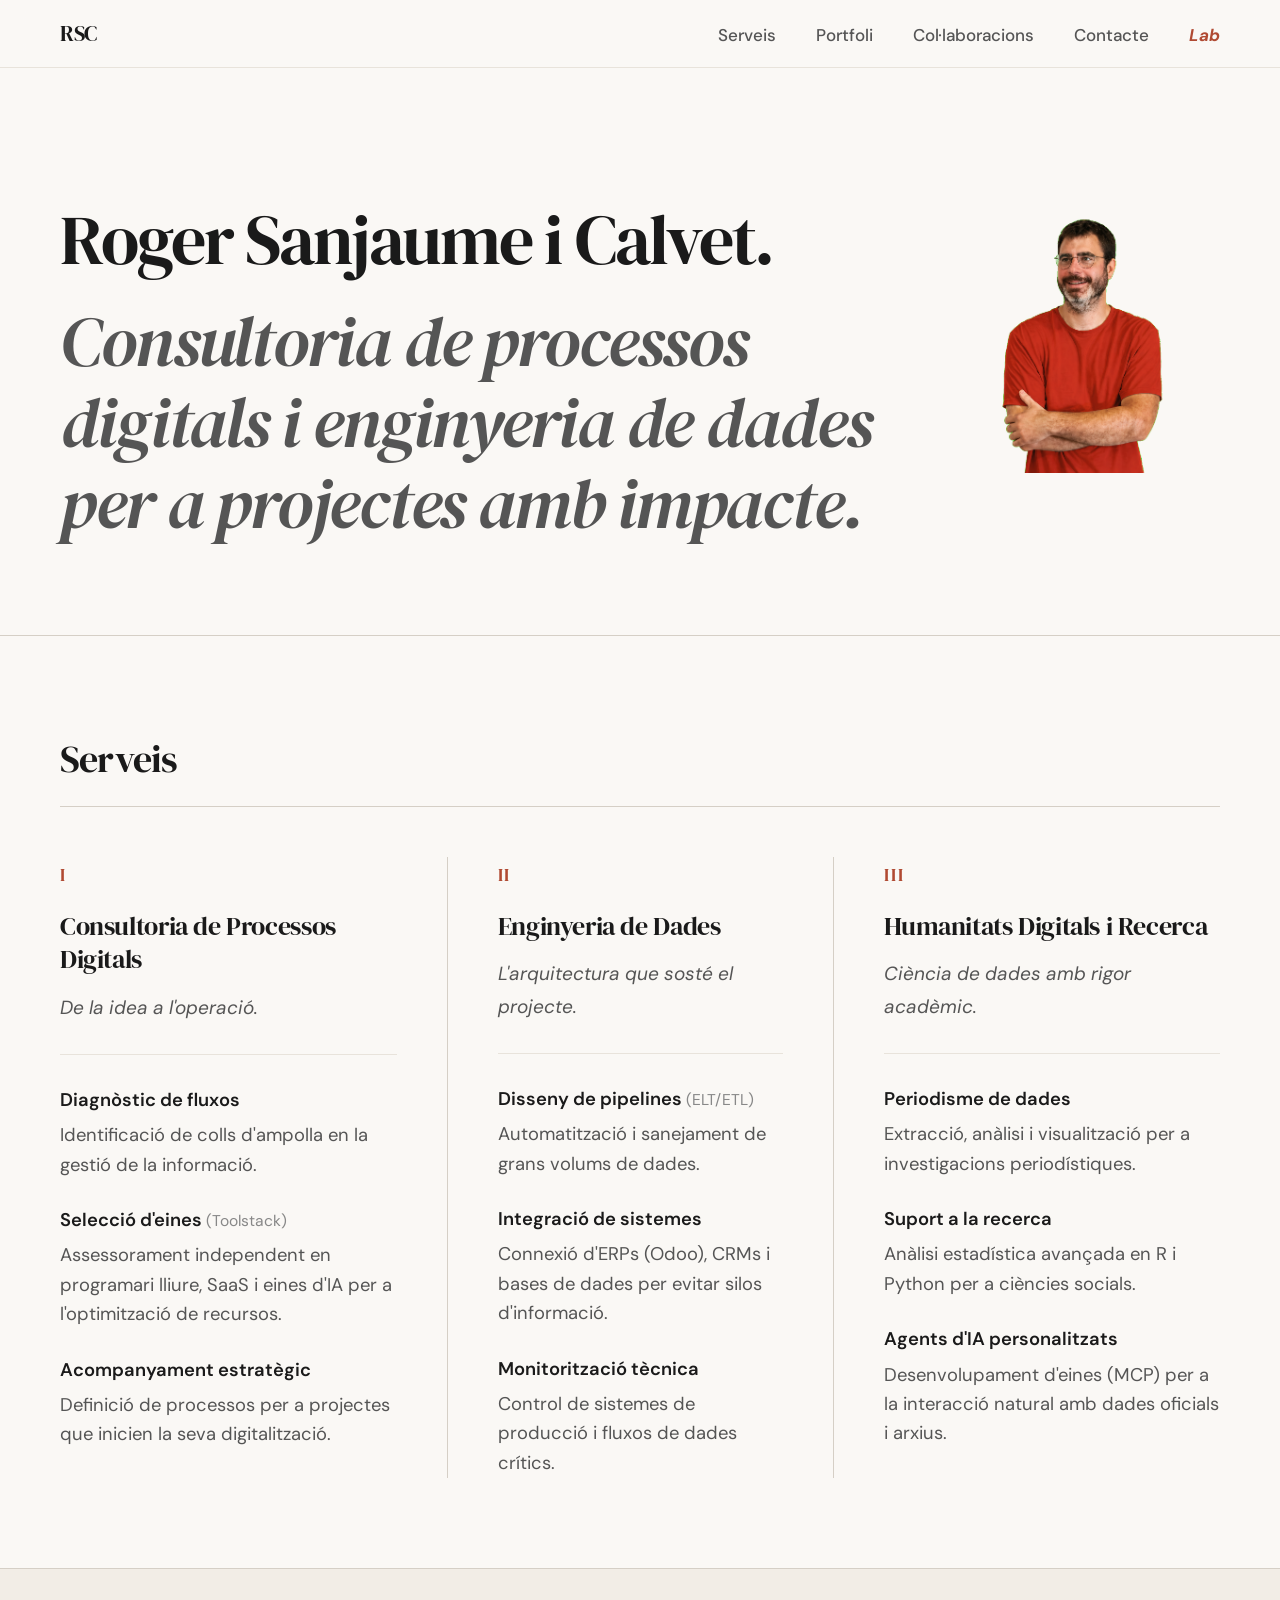
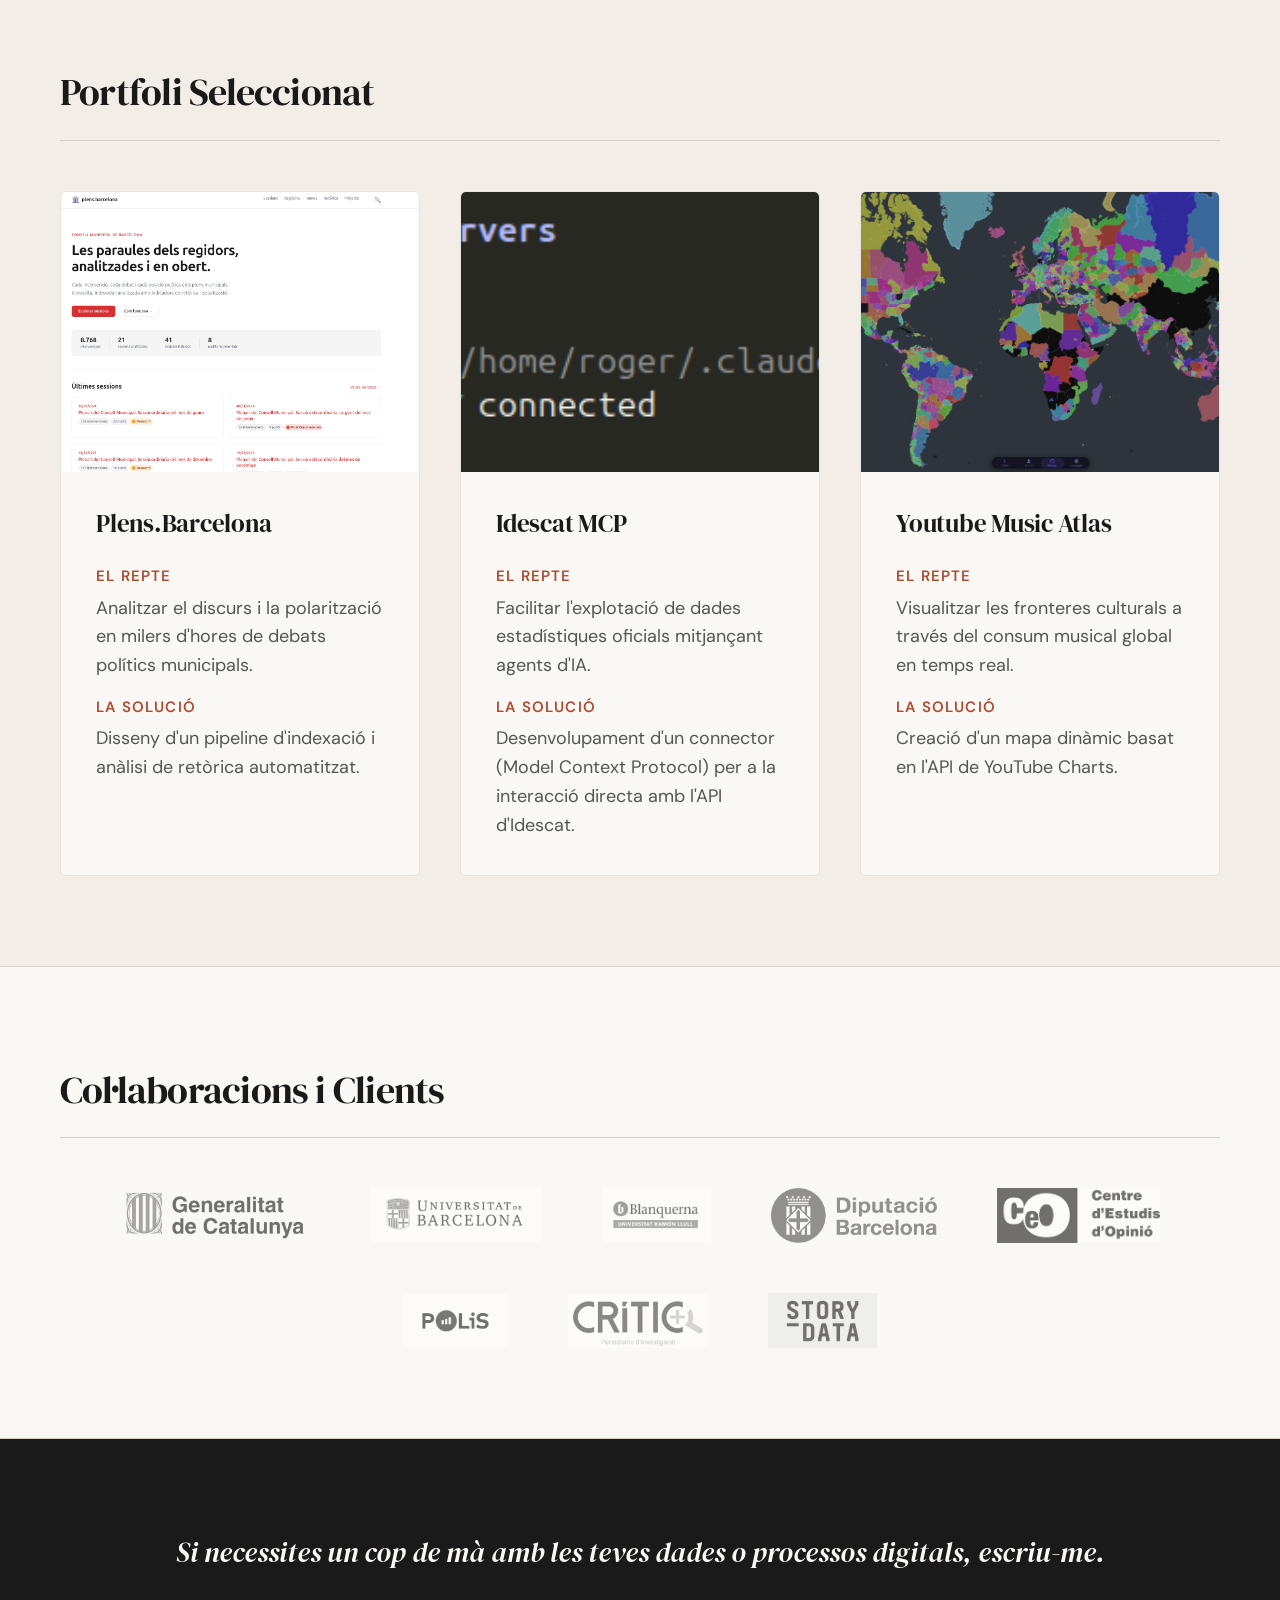
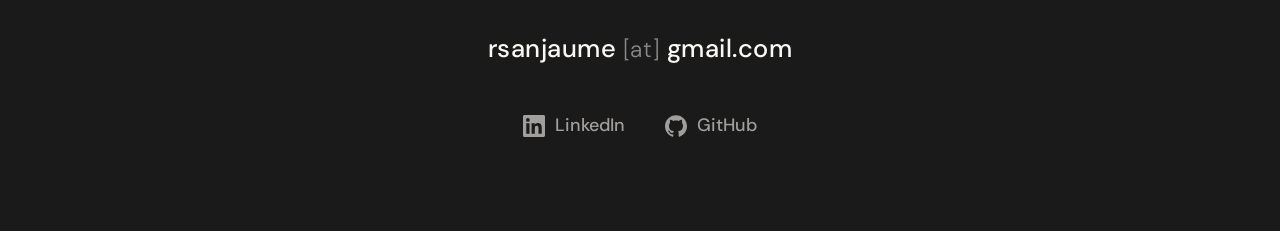
==== commit 7753093f: "Add: roger vermell" ====
--- a/index.html
+++ b/index.html
@@ -54,7 +54,7 @@
           <span class="hero__title--light">Consultoria de processos digitals i enginyeria de dades per a projectes amb
             impacte.</span>
         </h1>
-        <img src="imatges/roger.png" alt="Roger Sanjaume i Calvet" class="hero__photo">
+        <img src="imatges/roger_vermell.png" alt="Roger Sanjaume i Calvet" class="hero__photo">
       </div>
     </div>
   </header>
@@ -73,7 +73,10 @@
             <span class="servei__number">I</span>
             <div class="servei__title-wrap">
               <h2 class="servei__title">Consultoria de Processos Digitals</h2>
-              <svg class="servei__icon" viewBox="0 0 24 24" stroke="currentColor" stroke-width="2" fill="none" stroke-linecap="round" stroke-linejoin="round"><polyline points="6 9 12 15 18 9"></polyline></svg>
+              <svg class="servei__icon" viewBox="0 0 24 24" stroke="currentColor" stroke-width="2" fill="none"
+                stroke-linecap="round" stroke-linejoin="round">
+                <polyline points="6 9 12 15 18 9"></polyline>
+              </svg>
             </div>
           </div>
           <div class="servei__content">
@@ -82,7 +85,8 @@
               <dt>Diagnòstic de fluxos</dt>
               <dd>Identificació de colls d'ampolla en la gestió de la informació.</dd>
               <dt>Selecció d'eines <span class="servei__tag">(Toolstack)</span></dt>
-              <dd>Assessorament independent en programari lliure, SaaS i eines d'IA per a l'optimització de recursos.</dd>
+              <dd>Assessorament independent en programari lliure, SaaS i eines d'IA per a l'optimització de recursos.
+              </dd>
               <dt>Acompanyament estratègic</dt>
               <dd>Definició de processos per a projectes que inicien la seva digitalització.</dd>
             </dl>
@@ -95,7 +99,10 @@
             <span class="servei__number">II</span>
             <div class="servei__title-wrap">
               <h2 class="servei__title">Enginyeria de Dades</h2>
-              <svg class="servei__icon" viewBox="0 0 24 24" stroke="currentColor" stroke-width="2" fill="none" stroke-linecap="round" stroke-linejoin="round"><polyline points="6 9 12 15 18 9"></polyline></svg>
+              <svg class="servei__icon" viewBox="0 0 24 24" stroke="currentColor" stroke-width="2" fill="none"
+                stroke-linecap="round" stroke-linejoin="round">
+                <polyline points="6 9 12 15 18 9"></polyline>
+              </svg>
             </div>
           </div>
           <div class="servei__content">
@@ -117,7 +124,10 @@
             <span class="servei__number">III</span>
             <div class="servei__title-wrap">
               <h2 class="servei__title">Humanitats Digitals i Recerca</h2>
-              <svg class="servei__icon" viewBox="0 0 24 24" stroke="currentColor" stroke-width="2" fill="none" stroke-linecap="round" stroke-linejoin="round"><polyline points="6 9 12 15 18 9"></polyline></svg>
+              <svg class="servei__icon" viewBox="0 0 24 24" stroke="currentColor" stroke-width="2" fill="none"
+                stroke-linecap="round" stroke-linejoin="round">
+                <polyline points="6 9 12 15 18 9"></polyline>
+              </svg>
             </div>
           </div>
           <div class="servei__content">
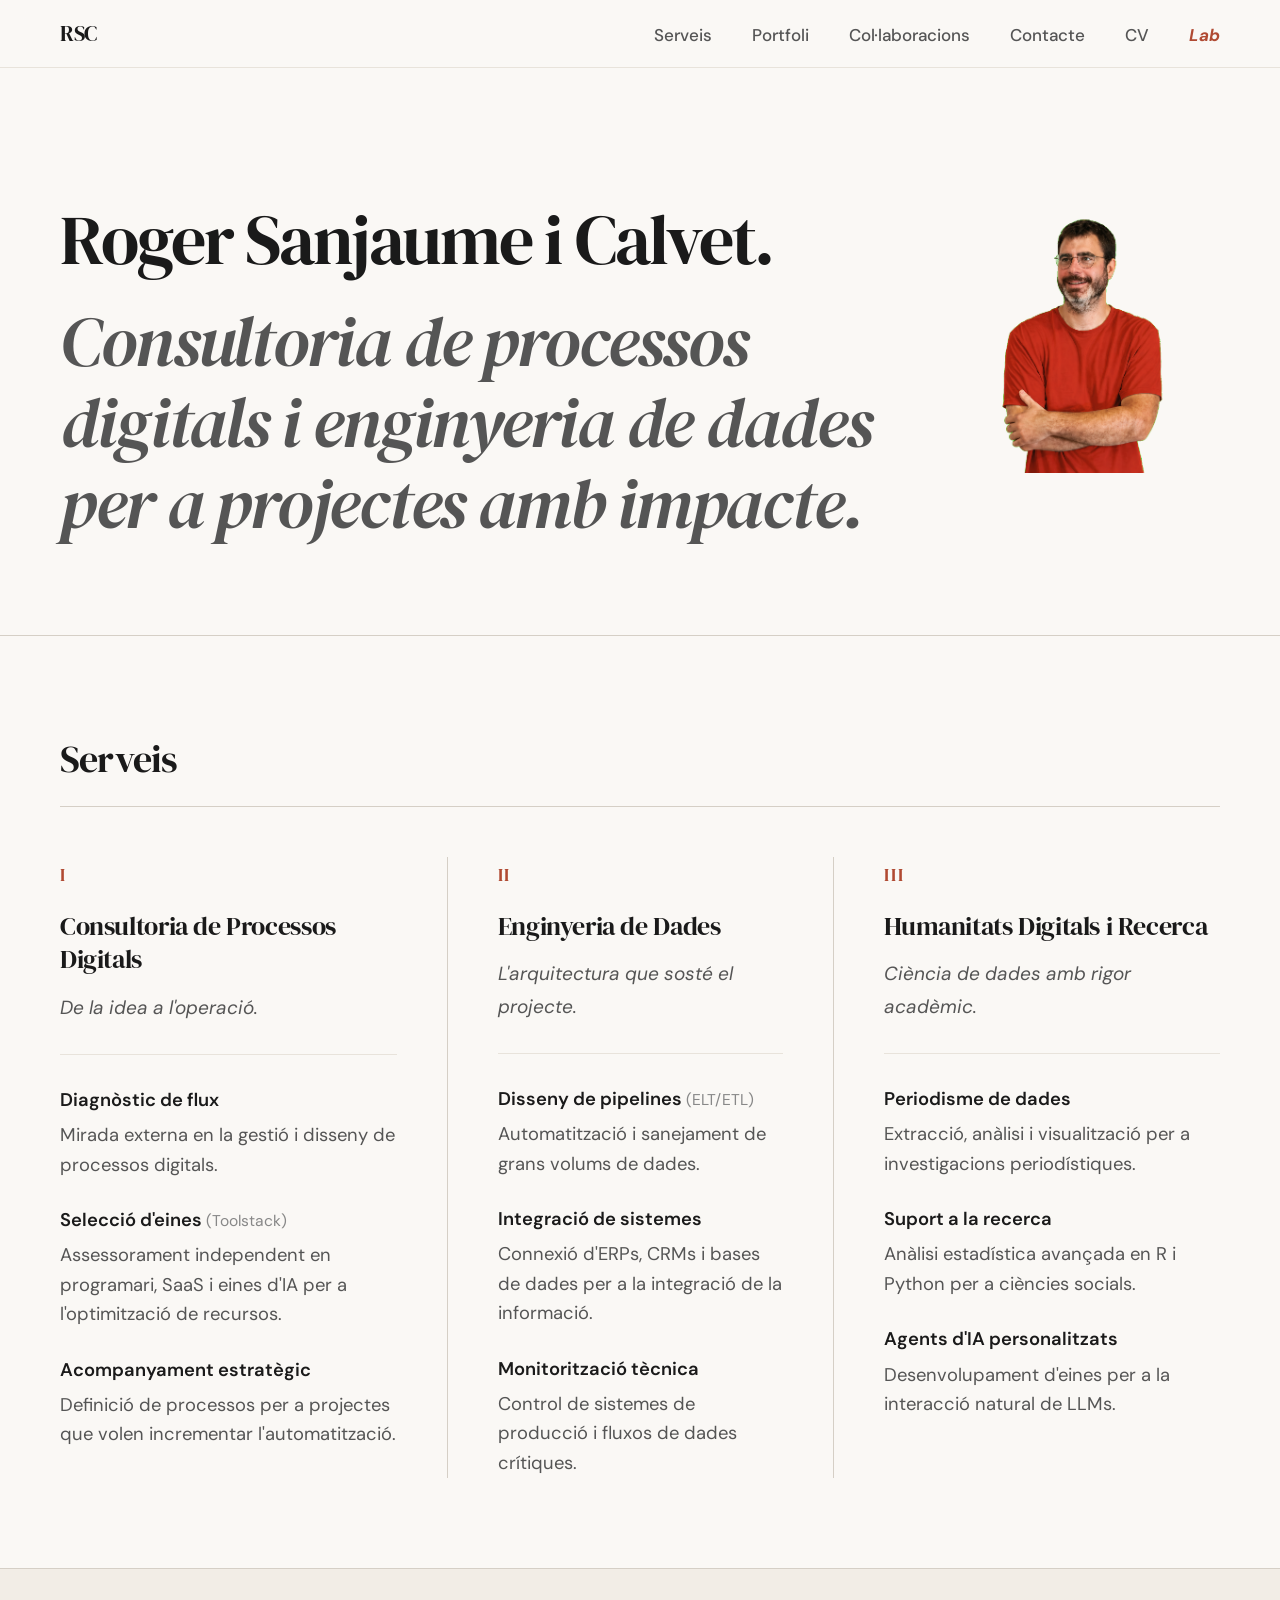
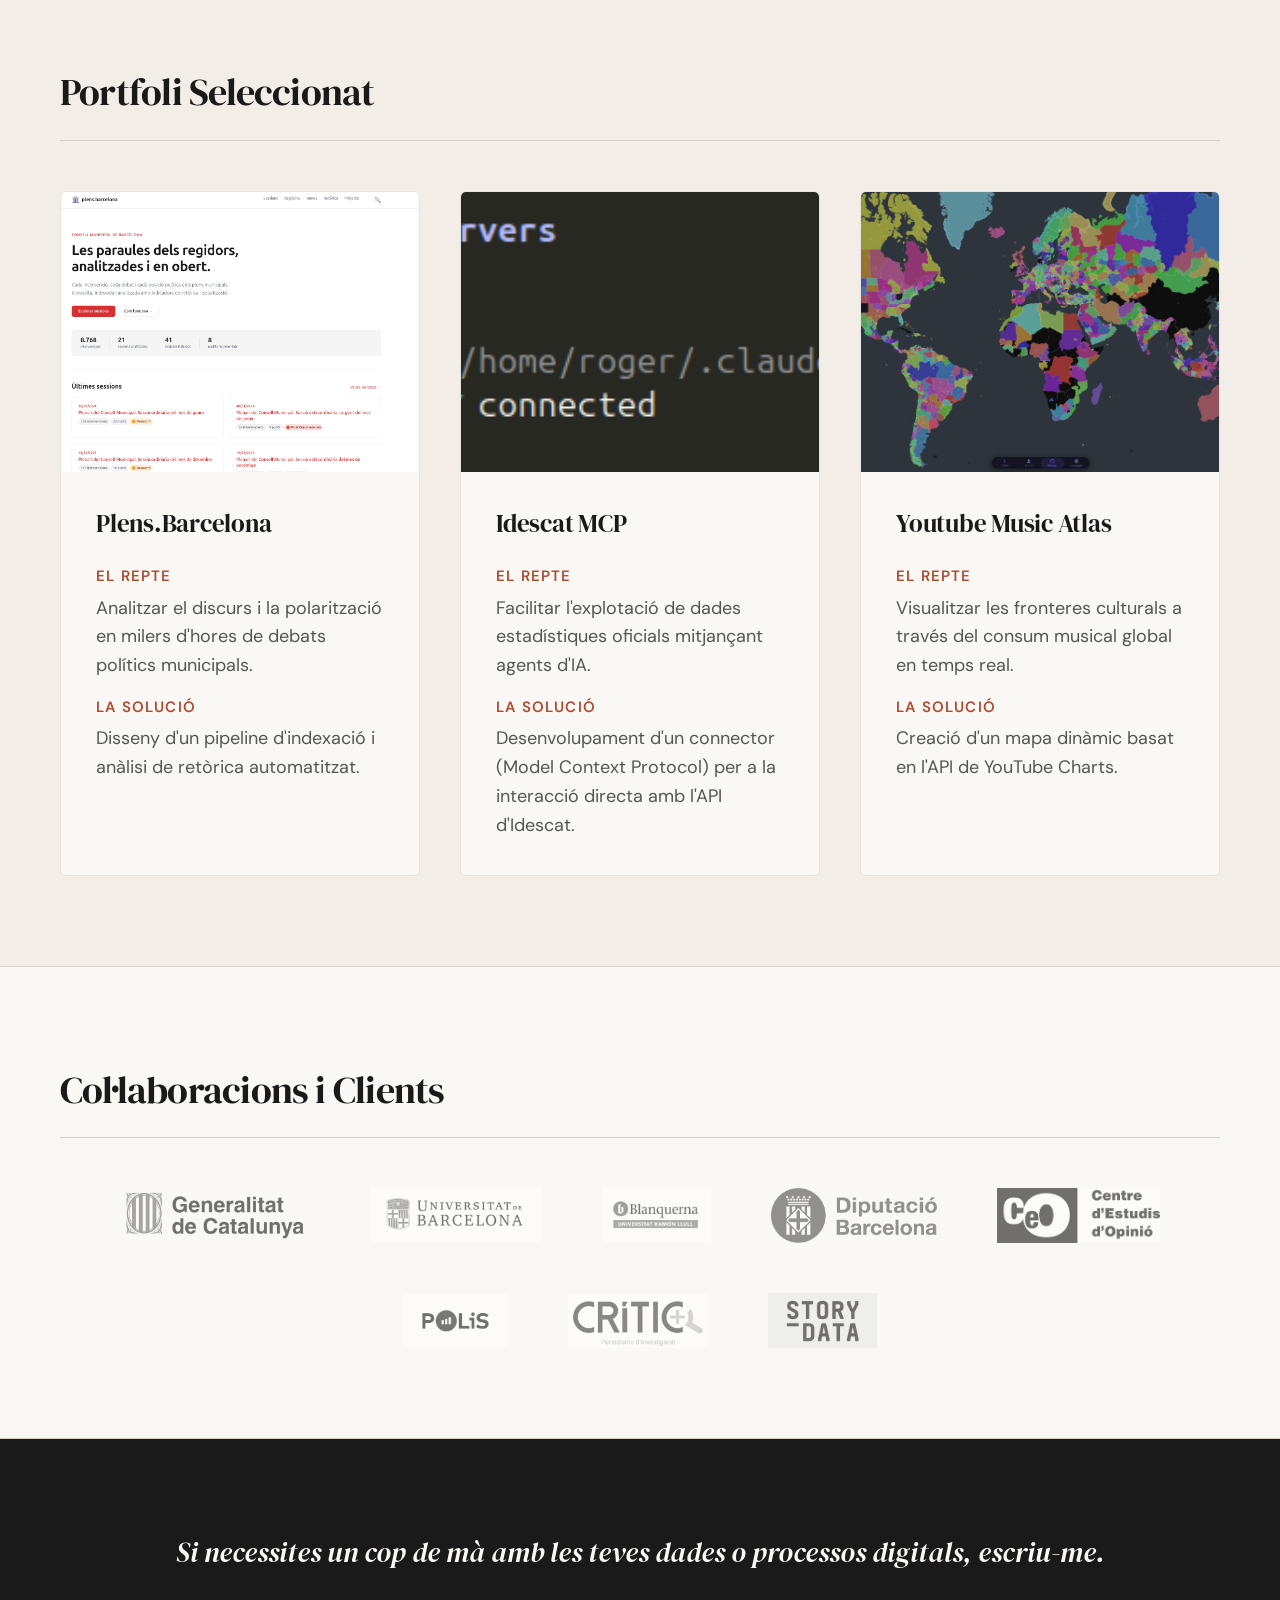
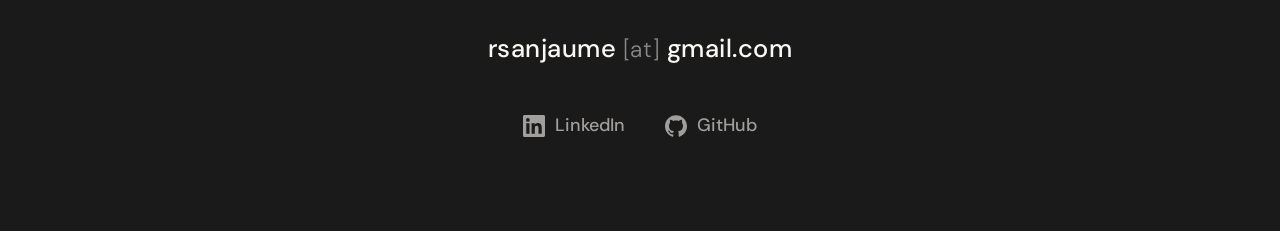
==== commit b702f559: "Add: navigation bar and project showcase to lab page; update index and CV links" ====
--- a/index.html
+++ b/index.html
@@ -39,6 +39,7 @@
         <li><a href="#portfoli">Portfoli</a></li>
         <li><a href="#collaboracions">Col·laboracions</a></li>
         <li><a href="#contacte">Contacte</a></li>
+        <li><a href="cv.html">CV</a></li>
         <li><a href="lab.html" style="color: var(--color-accent); font-style: italic; font-weight: bold;">Lab</a></li>
       </ul>
     </div>
@@ -82,13 +83,13 @@
           <div class="servei__content">
             <p class="servei__lede">De la idea a l'operació.</p>
             <dl class="servei__list">
-              <dt>Diagnòstic de fluxos</dt>
-              <dd>Identificació de colls d'ampolla en la gestió de la informació.</dd>
+              <dt>Diagnòstic de flux</dt>
+              <dd>Mirada externa en la gestió i disseny de processos digitals.</dd>
               <dt>Selecció d'eines <span class="servei__tag">(Toolstack)</span></dt>
-              <dd>Assessorament independent en programari lliure, SaaS i eines d'IA per a l'optimització de recursos.
+              <dd>Assessorament independent en programari, SaaS i eines d'IA per a l'optimització de recursos.
               </dd>
               <dt>Acompanyament estratègic</dt>
-              <dd>Definició de processos per a projectes que inicien la seva digitalització.</dd>
+              <dd>Definició de processos per a projectes que volen incrementar l'automatització.</dd>
             </dl>
           </div>
         </article>
@@ -111,9 +112,9 @@
               <dt>Disseny de pipelines <span class="servei__tag">(ELT/ETL)</span></dt>
               <dd>Automatització i sanejament de grans volums de dades.</dd>
               <dt>Integració de sistemes</dt>
-              <dd>Connexió d'ERPs (Odoo), CRMs i bases de dades per evitar silos d'informació.</dd>
+              <dd>Connexió d'ERPs, CRMs i bases de dades per a la integració de la informació.</dd>
               <dt>Monitorització tècnica</dt>
-              <dd>Control de sistemes de producció i fluxos de dades crítics.</dd>
+              <dd>Control de sistemes de producció i fluxos de dades crítiques.</dd>
             </dl>
           </div>
         </article>
@@ -138,7 +139,7 @@
               <dt>Suport a la recerca</dt>
               <dd>Anàlisi estadística avançada en R i Python per a ciències socials.</dd>
               <dt>Agents d'IA personalitzats</dt>
-              <dd>Desenvolupament d'eines (MCP) per a la interacció natural amb dades oficials i arxius.</dd>
+              <dd>Desenvolupament d'eines per a la interacció natural de LLMs.</dd>
             </dl>
           </div>
         </article>
